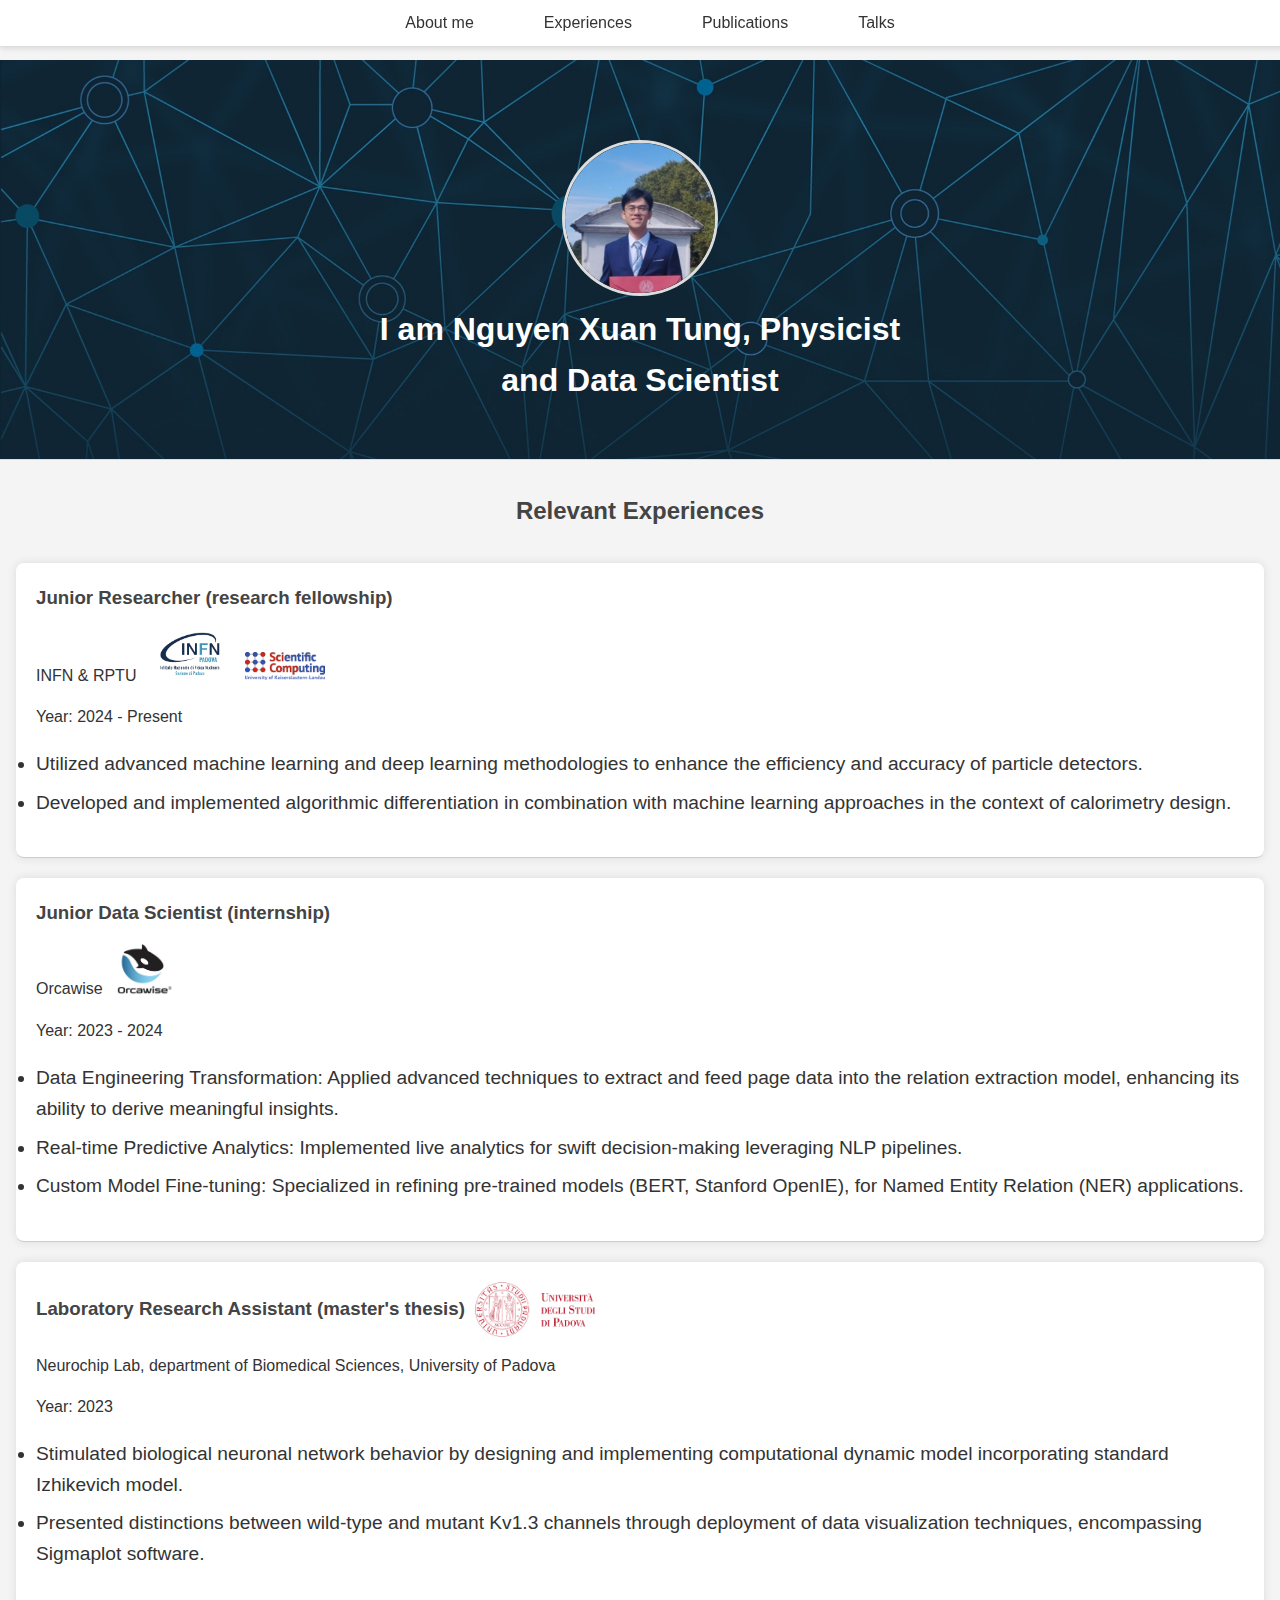
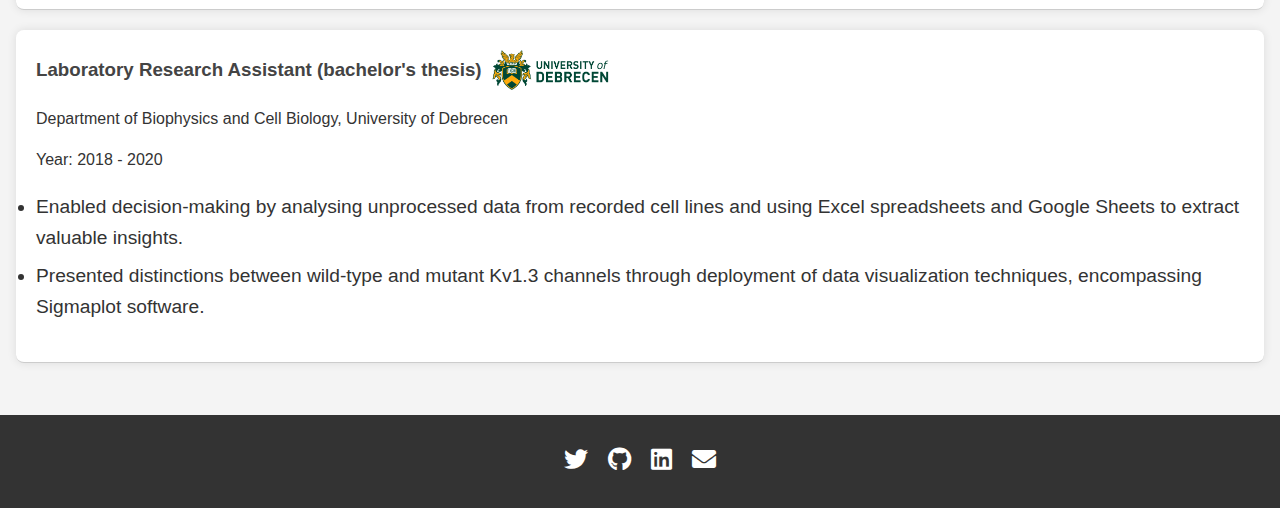
==== experiences.html @ 081426d7 "Update" ====
<!DOCTYPE HTML>
<html>
<head>
    <title>Nguyen Xuan Tung - Education</title>
    <meta charset="utf-8" />
    <meta name="viewport" content="width=device-width, initial-scale=1, user-scalable=no" />
    <link rel="stylesheet" href="assets/css/main.css" />
    <link rel="stylesheet" type="text/css" href="assets/css/styles.css" />
    <link rel="shortcut icon" type="image/x-icon" href="images/favicon/favicon.ico?" />
    <meta name="google-site-verification" content="pSEhyk-pzzrIVkWPV1Ul96aa9kQzAQchUKlB59M6P-0" />
    <!-- FontAwesome CDN -->
    <link rel="stylesheet" href="https://cdnjs.cloudflare.com/ajax/libs/font-awesome/5.15.4/css/all.min.css" />
    <style>
        .experience-item {
            margin-bottom: 20px; /* Adjust spacing between experience items */
            border-bottom: 1px solid #ccc; /* Add a border bottom for separation */
            padding-bottom: 20px; /* Optional: Add padding between items */
        }
        .experience-item h3 {
            display: flex;
            align-items: center;
        }
        .experience-item h3 img {
            max-width: 120px; /* Adjust the size of the image */
            margin-left: 10px;
        }
        .experience-item .details {
            font-size: 1em;
            color: #333;
        }
        .experience-item .bullet-points {
            font-size: 1.2em; /* Adjust size of bullet points */
        }
        /* Custom style for Orcawise image */
        .experience-item .orcawise-logo {
            max-width: 55px; /* Adjust the size of the Orcawise image */
            margin-left: 10px; /* Adjust spacing between images */
        }
        .experience-item .INFN {
            max-width: 80px; /* Adjust the size of the INFN image */
            margin-left: 10px; /* Adjust spacing between images */
        }
        .experience-item .RPTU {
            max-width: 80px; /* Adjust the size of the RPTU image */
            margin-left: 10px; /* Adjust spacing between images */
        }
    </style>
</head>
<body class="is-preload">

<!-- Navigation -->
<nav>
    <div class="nav navbar-nav navbar-nav-first">
        <ul>
            <li><a href="index.html">About me</a></li>
            <li><a href="experiences.html">Experiences</a></li>
            <li><a href="publications.html">Publications</a></li>
            <li><a href="talks.html">Talks</a></li>
            <!-- <li><a href="cv.html">CV</a></li> -->
        </ul>
    </div>
</nav>

<!-- Header -->
<header id="header">
    <div class="inner">
        <a href="#" class="image avatar"><img src="images/avatar.jpeg" alt="" class="avatar-image"/></a>
        <h1 class="white-text"><strong>I am Nguyen Xuan Tung</strong>, Physicist<br />
        and Data Scientist<br />
    </div>
</header>

<!-- Main -->
<div id="main">
    <!-- One -->
    <section id="one">
        <header class="major">
            <h2>Relevant Experiences</h2>
        </header>
        
        <!-- Experience Content -->
        <div class="experience-item">
            <h3>
                Junior Researcher (research fellowship)
            </h3>
            <p class="details">INFN & RPTU
                <img src="images/infn.png" alt="INFN" class="INFN" />
                <img src="images/scicomp_rptu_old_color_layer_1_141.png" alt="RPTU" class="RPTU" />
            </p>
            <p class="details">Year: 2024 - Present</p>
            <ul class="bullet-points">
                <li>Utilized advanced machine learning and deep learning methodologies to enhance the efficiency and accuracy of particle detectors.</li>
                <li>Developed and implemented algorithmic differentiation in combination with machine learning approaches in the context of calorimetry design.</li>
            </ul>
        </div>

        <div class="experience-item">
            <h3>
                Junior Data Scientist (internship)
            </h3>
            <p class="details">Orcawise
                <img src="images/orcawise-logo.png" alt="Orcawise" class="orcawise-logo" />
            </p>
            <p class="details">Year: 2023 - 2024</p>
            <ul class="bullet-points">
                <li>Data Engineering Transformation: Applied advanced techniques to extract and feed page data into the relation extraction model, enhancing its ability to derive meaningful insights.</li>
                <li>Real-time Predictive Analytics: Implemented live analytics for swift decision-making leveraging NLP pipelines.</li>
                <li>Custom Model Fine-tuning: Specialized in refining pre-trained models (BERT, Stanford OpenIE), for Named Entity Relation (NER) applications.</li>
            </ul>
        </div>

        <div class="experience-item">
            <h3>
                Laboratory Research Assistant (master's thesis)
                <img src="images/unipd-universita-di-padova.png" alt="University of Padova" />
            </h3>
            <p class="details">Neurochip Lab, department of Biomedical Sciences, University of Padova</p>
            <p class="details">Year: 2023</p>
            <ul class="bullet-points">
                <li>Stimulated biological neuronal network behavior by designing and implementing computational dynamic model incorporating standard Izhikevich model.</li>
                <li>Presented distinctions between wild-type and mutant Kv1.3 channels through deployment of data visualization techniques, encompassing Sigmaplot software.</li>
            </ul>
        </div>

        <div class="experience-item">
            <h3>
                Laboratory Research Assistant (bachelor's thesis)
                <img src="images/ud-logo-en.png" alt="University of Debrecen" />
            </h3>
            <p class="details">Department of Biophysics and Cell Biology, University of Debrecen</p>
            <p class="details">Year: 2018 - 2020</p>
            <ul class="bullet-points">
                <li>Enabled decision-making by analysing unprocessed data from recorded cell lines and using Excel spreadsheets and Google Sheets to extract valuable insights.</li>
                <li>Presented distinctions between wild-type and mutant Kv1.3 channels through deployment of data visualization techniques, encompassing Sigmaplot software.</li>
            </ul>
        </div>
    </section>
</div>

<!-- Footer -->
<footer id="footer">
    <div class="inner">
        <ul class="icons">
            <li><a href="https://x.com/XunTngNguyn13" class="icon brands fab fa-twitter"><span class="label"></span></a></li>
            <li><a href="https://github.com/Tungcg1906" class="icon brands fab fa-github"><span class="label"></span></a></li>
            <li><a href="https://www.linkedin.com/in/tungnguyen1998/" class="icon brands fab fa-linkedin"><span class="label"></span></a></li>
            <li><a href="mailto:tungcg1906@gmail.com" class="icon solid fas fa-envelope"><span class="label"></span></a></li>
        </ul>
    </div>
</footer>


</body>
</html>
---- assets/css/main.css ----
/* main.css */

html, body {
    height: 100%;
    margin: 0;
    padding: 0;
}

body {
    font-family: Arial, sans-serif;
    line-height: 1.6;
    color: #333;
    background-color: #f4f4f4;
    display: flex;
    flex-direction: column;
}

a {
    color: #007bff;
    text-decoration: none;
}

a:hover {
    text-decoration: underline;
}

h1, h2, h3 {
    color: #444;
    margin-top: 0;
}

ul {
    padding: 0;
    list-style: none;
}

img {
    max-width: 100%;
    height: auto;
}

/* Header */
#header {
    background-image: url('bg.jpg'); 
    background-size: cover;
    background-position: center;
    padding: 2em 0;
    text-align: center;
    border-bottom: 1px solid #ddd;
}

#header .inner {
    max-width: 800px;
    margin: 0 auto;
    color: #e0e0e0; /* Change the text color to white for better contrast with the background image */
}

#header .avatar-image {
    width: 150px;
    height: 150px;
    border-radius: 50%;
    border: 3px solid #ddd;
}

/* Main content */
#wrapper {
    flex: 1;
}

#main {
    padding: 2em 1em;
}

#main .major {
    text-align: center;
    margin-bottom: 2em;
}

/* Navigation bar */

/* Responsive adjustments */
@media screen and (max-width: 768px) {
    .nav ul {
        display: flex;
        flex-direction: column;
        align-items: center;
    }

    .nav ul li {
        float: none;
        margin-bottom: 10px; /* Adjust spacing between menu items */
    }
}

/* Affiliations section */
.affiliations-section {
    background: #fff;
    padding: 2em;
    border-radius: 8px;
    box-shadow: 0 0 10px rgba(0,0,0,0.1);
    margin-top: 2em;
}

.affiliations-section h3 {
    text-align: center;
    margin-bottom: 1em;
}

.affiliations-grid {
    display: flex;
    flex-wrap: wrap;
    justify-content: center;
    gap: 20px;
}

.experience-item {
    background: #fff;
    padding: 20px;
    border-radius: 8px;
    box-shadow: 0 0 10px rgba(0,0,0,0.1);
    margin-bottom: 20px;
}

.experience-item h3 {
    display: flex;
    align-items: center;
    margin-bottom: 10px;
}

.experience-item h3 img {
    max-width: 80px;
    margin-left: 10px;
}

.experience-item .details {
    font-size: 1.1em;
    color: #555;
    margin-bottom: 10px;
}

.experience-item .bullet-points {
    font-size: 1.1em;
    line-height: 1.6;
}

.experience-item .bullet-points li {
    margin-bottom: 8px;
}

.experience-item ul {
    list-style: disc; /* This will show standard disc bullet points */
  }

/* Footer */
#footer {
    background: #333;
    color: #fff;
    padding: 1em 0;
    text-align: center;
}

#footer .inner {
    max-width: 800px;
    margin: 0 auto;
}

#footer .icons {
    display: flex;
    justify-content: center;
    list-style: none;
    padding: 0;
}

#footer .icons li {
    margin: 0 10px;
}

#footer .icons a {
    color: #fff;
    font-size: 1.5em;
}

#footer .icons a:hover {
    color: #007bff;
}

/* FontAwesome icons */
@import url('https://cdnjs.cloudflare.com/ajax/libs/font-awesome/5.15.4/css/all.min.css');
---- assets/css/styles.css ----
/* styles.css */

/* Navigation */
nav {
    background-color: transparent;
    padding: 10px;
    border-bottom: none;
    text-align: center;
}

nav ul {
    margin: 0;
    padding: 0;
    list-style: none;
    display: flex;
    justify-content: center;
}

nav ul li {
    display: inline;
    margin: 0 15px;
}

nav ul li a {
    color: #333;
    text-decoration: none;
    padding: 10px 20px;
}

nav ul li a:hover {
    background-color: #e0e0e0;
    border-radius: 4px;
}

/* Affiliations Section */
.affiliations-section {
    margin-top: 20px;
}

.affiliations-section h3 {
    margin-bottom: 10px;
}

.affiliations-section img {
    max-width: 100%;
    height: auto;
    margin: 10px;
    vertical-align: middle;
}

.affiliations-section .affiliation-item {
    display: flex;
    justify-content: center;
    align-items: center;
    margin-bottom: 10px;
}

.affiliations-grid {
    display: grid;
    grid-template-columns: repeat(auto-fit, minmax(200px, 1fr));
    gap: 10px;
}

/* Custom Hover Effects */
.nav.navbar-nav.navbar-nav-first li a:hover {
    text-decoration: underline;
}
html, body {
    height: 100%;
    margin: 0;
    display: flex;
    flex-direction: column;
}

body {
    font-family: Arial, sans-serif;
    line-height: 1.6;
    color: #333;
    background-color: #f4f4f4;
}

.content {
    flex: 1;
    display: flex;
    flex-direction: column;
}

#main {
    flex: 1;
}

#footer {
    background: #333;
    color: #fff;
    padding: 1em 0;
    text-align: center;
}
/* Navigation */
nav {
    background-color: #fff; /* Ensure the background color is solid for readability */
    padding: 10px;
    border-bottom: 1px solid #ddd; /* Add a border for separation */
    text-align: center;
    width: 100%; /* Ensure it spans the full width */
    position: fixed; /* Fix the navigation bar at the top */
    top: 0;
    left: 0;
    z-index: 1000; /* Ensure it stays on top of other elements */
    box-shadow: 0 2px 5px rgba(0,0,0,0.1); /* Add a subtle shadow for depth */
}

body {
    margin-top: 60px; /* Add margin to the top of the body to prevent content from being hidden behind the nav */
}

nav ul {
    margin: 0;
    padding: 0;
    list-style: none;
    display: flex;
    justify-content: center;
}

nav ul li {
    display: inline;
    margin: 0 15px;
}

nav ul li a {
    color: #333;
    text-decoration: none;
    padding: 10px 20px;
}

nav ul li a:hover {
    background-color: #e0e0e0;
    border-radius: 4px;
}

/* Adjust the header padding to account for fixed navigation */
#header {
    padding-top: 80px; /* Adjust as necessary for your design */
}
.white-text {
    color: #fff; /* White color */
}
html {
    overflow-y: scroll;
}
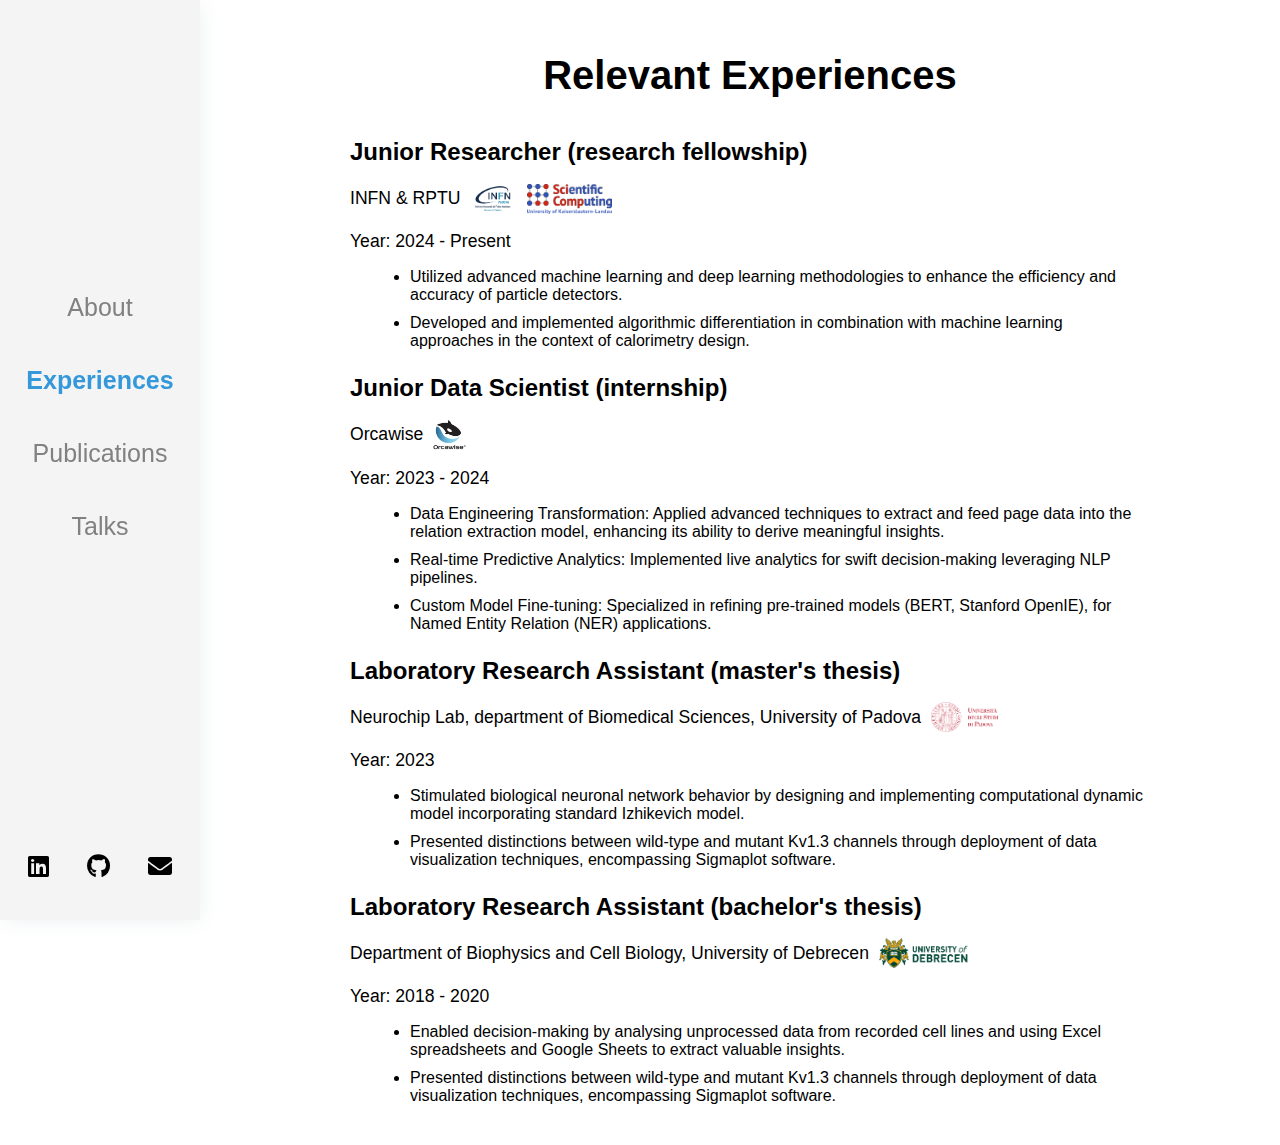
==== commit b2218135: "Update the template" ====
--- a/experiences.html
+++ b/experiences.html
@@ -1,154 +1,135 @@
 <!DOCTYPE HTML>
 <html>
 <head>
-    <title>Nguyen Xuan Tung - Education</title>
     <meta charset="utf-8" />
     <meta name="viewport" content="width=device-width, initial-scale=1, user-scalable=no" />
-    <link rel="stylesheet" href="assets/css/main.css" />
-    <link rel="stylesheet" type="text/css" href="assets/css/styles.css" />
-    <link rel="shortcut icon" type="image/x-icon" href="images/favicon/favicon.ico?" />
+    <link rel="stylesheet" href="stylesheet.css">
+    <link rel="shortcut icon" type="image/x-icon" href="images/favicon/favicon.ico" />
+    <link rel="icon" type="image/png" sizes="32x32" href="images/favicon/favicon-32x32.png" />
+    <link rel="icon" type="image/png" sizes="16x16" href="images/favicon/favicon-16x16.png" />
+    <link rel="apple-touch-icon" sizes="180x180" href="images/favicon/apple-touch-icon.png" />
+    <link rel="manifest" href="images/favicon/site.webmanifest" />
+    <link rel="mask-icon" href="images/favicon/safari-pinned-tab.svg" color="#5bbad5">
+    <meta name="msapplication-TileColor" content="#da532c">
+    <meta name="msapplication-config" content="images/favicon/browserconfig.xml">
+    <meta name="theme-color" content="#ffffff">
     <meta name="google-site-verification" content="pSEhyk-pzzrIVkWPV1Ul96aa9kQzAQchUKlB59M6P-0" />
     <!-- FontAwesome CDN -->
     <link rel="stylesheet" href="https://cdnjs.cloudflare.com/ajax/libs/font-awesome/5.15.4/css/all.min.css" />
-    <style>
-        .experience-item {
-            margin-bottom: 20px; /* Adjust spacing between experience items */
-            border-bottom: 1px solid #ccc; /* Add a border bottom for separation */
-            padding-bottom: 20px; /* Optional: Add padding between items */
+    <meta name="viewport" content="width=device-width, initial-scale=1">
+</head>
+
+<body class="experiences-page">
+
+    <div class="sidenav">
+        <div class="navblock">
+            <div class="navblock_text">
+                <a id="about-link" class="nav-link" href="./index.html">About</a>
+                <a id="experiences-link" class="nav-link" href="./experiences.html">Experiences</a>
+                <a id="research-link" class="nav-link" href="./publications.html">Publications</a>
+                <a id="portfolio-link" class="nav-link" href="./talks.html">Talks</a>
+            </div>
+        </div>
+        <div class="social_links">
+            <a class="about_links" target="blank" href="https://www.linkedin.com/in/tungnguyen1998/">
+                <i class="fab fa-linkedin"></i>
+            </a>
+            <a class="about_links" target="blank" href="https://github.com/Tungcg1906">
+                <i class="fab fa-github"></i>
+            </a>
+            <a class="about_links" target="blank" href="mailto:tungcg1906@gmail.com">
+                <i class="icon solid fas fa-envelope"></i>
+            </a>
+        </div>
+    </div>
+    
+    <div id="main" class="experiences-content">
+        <!-- One -->
+        <section id="one">
+            <header class="major">
+                <h2>Relevant Experiences</h2>
+            </header>
+            
+            <!-- Experience Content -->
+            <div class="experience-item">
+                <h3>Junior Researcher (research fellowship)</h3>
+                <p class="details">INFN & RPTU
+                    <img src="images/infn.png" alt="INFN" class="INFN" />
+                    <img src="images/scicomp_rptu_old_color_layer_1_141.png" alt="RPTU" class="RPTU" />
+                </p>
+                <p class="details">Year: 2024 - Present</p>
+                <ul class="bullet-points">
+                    <li>Utilized advanced machine learning and deep learning methodologies to enhance the efficiency and accuracy of particle detectors.</li>
+                    <li>Developed and implemented algorithmic differentiation in combination with machine learning approaches in the context of calorimetry design.</li>
+                </ul>
+            </div>
+
+            <div class="experience-item">
+                <h3>Junior Data Scientist (internship)</h3>
+                <p class="details">Orcawise
+                    <img src="images/orcawise-logo.png" alt="Orcawise" class="orcawise-logo" />
+                </p>
+                <p class="details">Year: 2023 - 2024</p>
+                <ul class="bullet-points">
+                    <li>Data Engineering Transformation: Applied advanced techniques to extract and feed page data into the relation extraction model, enhancing its ability to derive meaningful insights.</li>
+                    <li>Real-time Predictive Analytics: Implemented live analytics for swift decision-making leveraging NLP pipelines.</li>
+                    <li>Custom Model Fine-tuning: Specialized in refining pre-trained models (BERT, Stanford OpenIE), for Named Entity Relation (NER) applications.</li>
+                </ul>
+            </div>
+
+            <div class="experience-item">
+                <h3>Laboratory Research Assistant (master's thesis)</h3>
+                <p class="details">Neurochip Lab, department of Biomedical Sciences, University of Padova
+                    <img src="images/unipd-universita-di-padova.png" alt="University of Padova" />
+                </p>
+                <p class="details">Year: 2023</p>
+                <ul class="bullet-points">
+                    <li>Stimulated biological neuronal network behavior by designing and implementing computational dynamic model incorporating standard Izhikevich model.</li>
+                    <li>Presented distinctions between wild-type and mutant Kv1.3 channels through deployment of data visualization techniques, encompassing Sigmaplot software.</li>
+                </ul>
+            </div>
+
+            <div class="experience-item">
+                <h3>Laboratory Research Assistant (bachelor's thesis)</h3>
+                <p class="details">Department of Biophysics and Cell Biology, University of Debrecen
+                    <img src="images/ud-logo-en.png" alt="University of Debrecen" />
+                </p>
+                <p class="details">Year: 2018 - 2020</p>
+                <ul class="bullet-points">
+                    <li>Enabled decision-making by analysing unprocessed data from recorded cell lines and using Excel spreadsheets and Google Sheets to extract valuable insights.</li>
+                    <li>Presented distinctions between wild-type and mutant Kv1.3 channels through deployment of data visualization techniques, encompassing Sigmaplot software.</li>
+                </ul>
+            </div>
+        </section>
+    </div>
+    
+    <script>
+        // Function to highlight the current active link
+        function setActiveLink() {
+            const links = document.querySelectorAll('.navblock_text a');
+            links.forEach(link => {
+                link.classList.remove('active');
+            });
+
+            // Get the current URL
+            const currentPath = window.location.pathname;
+
+            // Set the active class based on the current URL
+            if (currentPath.includes('index.html')) {
+                document.getElementById('about-link').classList.add('active');
+            } else if (currentPath.includes('experiences.html')) {
+                document.getElementById('experiences-link').classList.add('active');
+            } else if (currentPath.includes('research.html')) {
+                document.getElementById('research-link').classList.add('active');
+            } else if (currentPath.includes('portfolio.html')) {
+                document.getElementById('portfolio-link').classList.add('active');
+            } else if (currentPath.includes('blog.html')) {
+                document.getElementById('blog-link').classList.add('active');
+            }
         }
-        .experience-item h3 {
-            display: flex;
-            align-items: center;
-        }
-        .experience-item h3 img {
-            max-width: 120px; /* Adjust the size of the image */
-            margin-left: 10px;
-        }
-        .experience-item .details {
-            font-size: 1em;
-            color: #333;
-        }
-        .experience-item .bullet-points {
-            font-size: 1.2em; /* Adjust size of bullet points */
-        }
-        /* Custom style for Orcawise image */
-        .experience-item .orcawise-logo {
-            max-width: 55px; /* Adjust the size of the Orcawise image */
-            margin-left: 10px; /* Adjust spacing between images */
-        }
-        .experience-item .INFN {
-            max-width: 80px; /* Adjust the size of the INFN image */
-            margin-left: 10px; /* Adjust spacing between images */
-        }
-        .experience-item .RPTU {
-            max-width: 80px; /* Adjust the size of the RPTU image */
-            margin-left: 10px; /* Adjust spacing between images */
-        }
-    </style>
-</head>
-<body class="is-preload">
 
-<!-- Navigation -->
-<nav>
-    <div class="nav navbar-nav navbar-nav-first">
-        <ul>
-            <li><a href="index.html">About me</a></li>
-            <li><a href="experiences.html">Experiences</a></li>
-            <li><a href="publications.html">Publications</a></li>
-            <li><a href="talks.html">Talks</a></li>
-            <!-- <li><a href="cv.html">CV</a></li> -->
-        </ul>
-    </div>
-</nav>
-
-<!-- Header -->
-<header id="header">
-    <div class="inner">
-        <a href="#" class="image avatar"><img src="images/avatar.jpeg" alt="" class="avatar-image"/></a>
-        <h1 class="white-text"><strong>I am Nguyen Xuan Tung</strong>, Physicist<br />
-        and Data Scientist<br />
-    </div>
-</header>
-
-<!-- Main -->
-<div id="main">
-    <!-- One -->
-    <section id="one">
-        <header class="major">
-            <h2>Relevant Experiences</h2>
-        </header>
-        
-        <!-- Experience Content -->
-        <div class="experience-item">
-            <h3>
-                Junior Researcher (research fellowship)
-            </h3>
-            <p class="details">INFN & RPTU
-                <img src="images/infn.png" alt="INFN" class="INFN" />
-                <img src="images/scicomp_rptu_old_color_layer_1_141.png" alt="RPTU" class="RPTU" />
-            </p>
-            <p class="details">Year: 2024 - Present</p>
-            <ul class="bullet-points">
-                <li>Utilized advanced machine learning and deep learning methodologies to enhance the efficiency and accuracy of particle detectors.</li>
-                <li>Developed and implemented algorithmic differentiation in combination with machine learning approaches in the context of calorimetry design.</li>
-            </ul>
-        </div>
-
-        <div class="experience-item">
-            <h3>
-                Junior Data Scientist (internship)
-            </h3>
-            <p class="details">Orcawise
-                <img src="images/orcawise-logo.png" alt="Orcawise" class="orcawise-logo" />
-            </p>
-            <p class="details">Year: 2023 - 2024</p>
-            <ul class="bullet-points">
-                <li>Data Engineering Transformation: Applied advanced techniques to extract and feed page data into the relation extraction model, enhancing its ability to derive meaningful insights.</li>
-                <li>Real-time Predictive Analytics: Implemented live analytics for swift decision-making leveraging NLP pipelines.</li>
-                <li>Custom Model Fine-tuning: Specialized in refining pre-trained models (BERT, Stanford OpenIE), for Named Entity Relation (NER) applications.</li>
-            </ul>
-        </div>
-
-        <div class="experience-item">
-            <h3>
-                Laboratory Research Assistant (master's thesis)
-                <img src="images/unipd-universita-di-padova.png" alt="University of Padova" />
-            </h3>
-            <p class="details">Neurochip Lab, department of Biomedical Sciences, University of Padova</p>
-            <p class="details">Year: 2023</p>
-            <ul class="bullet-points">
-                <li>Stimulated biological neuronal network behavior by designing and implementing computational dynamic model incorporating standard Izhikevich model.</li>
-                <li>Presented distinctions between wild-type and mutant Kv1.3 channels through deployment of data visualization techniques, encompassing Sigmaplot software.</li>
-            </ul>
-        </div>
-
-        <div class="experience-item">
-            <h3>
-                Laboratory Research Assistant (bachelor's thesis)
-                <img src="images/ud-logo-en.png" alt="University of Debrecen" />
-            </h3>
-            <p class="details">Department of Biophysics and Cell Biology, University of Debrecen</p>
-            <p class="details">Year: 2018 - 2020</p>
-            <ul class="bullet-points">
-                <li>Enabled decision-making by analysing unprocessed data from recorded cell lines and using Excel spreadsheets and Google Sheets to extract valuable insights.</li>
-                <li>Presented distinctions between wild-type and mutant Kv1.3 channels through deployment of data visualization techniques, encompassing Sigmaplot software.</li>
-            </ul>
-        </div>
-    </section>
-</div>
-
-<!-- Footer -->
-<footer id="footer">
-    <div class="inner">
-        <ul class="icons">
-            <li><a href="https://x.com/XunTngNguyn13" class="icon brands fab fa-twitter"><span class="label"></span></a></li>
-            <li><a href="https://github.com/Tungcg1906" class="icon brands fab fa-github"><span class="label"></span></a></li>
-            <li><a href="https://www.linkedin.com/in/tungnguyen1998/" class="icon brands fab fa-linkedin"><span class="label"></span></a></li>
-            <li><a href="mailto:tungcg1906@gmail.com" class="icon solid fas fa-envelope"><span class="label"></span></a></li>
-        </ul>
-    </div>
-</footer>
-
-
+        // Call the function to set the active link on page load
+        window.onload = setActiveLink;
+    </script>
 </body>
 </html>
--- a/stylesheet.css
+++ b/stylesheet.css
@@ -0,0 +1,408 @@
+body {
+  font-family: "Lato", sans-serif;
+}
+
+/* Style page content */
+/* Background styling for only index.html */
+body.index-background {
+  /*background-image: url('./images/collision.gif'); */
+  background-size: cover; /* Ensures the background image covers the entire body */
+  background-repeat: no-repeat; /* Prevents the background image from repeating */
+  background-attachment: fixed; /* Keeps the background image fixed in the viewport */
+  height: 100vh; /* Make sure background covers full height of viewport */
+}
+
+.main {
+  margin-left: 20%; /* Same as your original styling */
+  font-size: 22px; /* Increased text size for scrolling */
+  line-height: 35px;
+  padding: 10%;
+  z-index: 1; /* Ensure content appears above background */
+  position: relative; /* Ensure content stays on top of background */
+}
+
+.sidenav {
+  height: 100%;
+  width: 20%;
+  position: fixed;
+  z-index: 1;
+  top: 0;
+  left: 0;
+  box-shadow: 2px 2px 20px #F0F3F4;
+  overflow-x: hidden;
+  display: flex;
+  flex-direction: column;
+  justify-content: space-between;
+}
+
+.navblock {
+  margin:auto;
+  width: 100%;
+}
+
+.navblock_text {
+  margin: auto;
+  width: 100%;
+  padding-top: 15%;
+  padding-bottom: 15%;
+}
+
+.navblock_text a {
+  padding: 26px 16px 26px 16px;
+  text-decoration: none;
+  text-align: center;
+  font-size: 25px;
+  color: #818181;
+  display: block;
+}
+
+.navblock_text a:hover {
+  color: #CFD8DC;
+}
+
+.footer {
+  position: relative;
+  left: 0;
+  bottom: 0;
+  width: 100%;
+  color: #818181;
+  text-align: center;
+}
+
+
+a {
+  color: #3498DB;
+  text-decoration: none;
+}
+
+.about_photo{
+  display: block;
+  margin-top: 5%;
+  width: 300px;
+  height:300px;
+  object-fit:cover;
+  border-radius:50%;
+  margin-left: auto;
+  margin-right: auto;
+}
+
+.about_logo{
+  display: block;
+  width: 40%;
+  margin-left: auto;
+  margin-right: auto;
+}
+
+.about_text {
+  text-align: center;
+}
+
+.about_links {
+  text-align: center;
+  padding: 5% 5% 5% 5%;
+}
+
+
+@media screen and (max-width: 700px) {
+  .sidenav {
+    width: 100%;
+    height: auto;
+    position: relative;
+    box-shadow: 0px 10px 40px #F0F3F4;
+  }
+  .sidenav a {
+    text-align: center;
+    float: none;
+  }
+  .navblock_text a {
+    padding: 16px;
+  }
+  .footer {
+    display: none;
+  }
+  .main {
+    margin-left: 0;
+    padding: 20% 4% 20% 4%;
+  }
+
+  .portfolio_image {
+    display: block;
+    max-width: 80%;
+  }
+}
+
+@media screen and (max-width: 1100px) {
+  .blog-container > div {
+    width: 100%;
+    min-height: 30vh;
+    margin: 10% 0% 10% 0%;
+  }
+  .portfolio-container > div {
+    width: 100%;
+  }
+
+}
+
+.about_links {
+  text-decoration: none;
+  color: black; /* Make the icons black */
+  font-size: 1.5em; /* Adjust the size as needed */
+  margin: 0 10px;
+}
+/* ################For index.html############### */
+.about_links i {
+  display: inline-block;
+  margin-right: 0; /* Remove any additional margin */
+}
+
+.about_links:hover {
+  color: #3498DB; /* Change color on hover if desired */
+}
+
+/* #################For experiences.html############## */
+body.experiences-page {
+  display: flex;
+  justify-content: center;
+  align-items: center;
+  flex-direction: column;
+  min-height: 100vh; /* Full height of the viewport */
+  margin: 0;
+}
+
+body.experiences-page .sidenav {
+  position: fixed;
+  left: 0;
+}
+
+body.experiences-page .experiences-content {
+  display: flex;
+  justify-content: center;
+  align-items: center;
+  flex-direction: column;
+  padding: 20px;
+}
+
+body.experiences-page .experience-item {
+  width: 100%;
+  max-width: 800px; /* Set a max-width to prevent it from getting too wide */
+  margin: 20px 0; /* Space between experience items */
+}
+
+/* #################For talks.html############## */
+body.talks-page {
+  display: flex;
+  justify-content: center;
+  align-items: center;
+  flex-direction: column;
+  min-height: 100vh; /* Full height of the viewport */
+  margin: 0;
+}
+
+body.talks-page .sidenav {
+  position: fixed;
+  left: 0;
+}
+
+body.talks-page .talks-content {
+  display: flex;
+  justify-content: center;
+  align-items: center;
+  flex-direction: column;
+  padding: 20px;
+}
+
+body.talks-page .talk-item {
+  width: 100%;
+  max-width: 800px; /* Set a max-width to prevent it from getting too wide */
+  margin: 20px 0; /* Space between talk items */
+}
+
+/* CSS for publications.html */
+body.publications-page {
+  display: flex;
+  justify-content: center;
+  align-items: center;
+  flex-direction: column;
+  min-height: 100vh; /* Full height of the viewport */
+  margin: 0;
+}
+
+body.publications-page .sidenav {
+  position: fixed;
+  left: 0;
+}
+
+body.publications-page .publications-content {
+  display: flex;
+  justify-content: center;
+  align-items: center;
+  flex-direction: column;
+  padding: 20px;
+}
+
+body.publications-page .publication-item {
+  width: 100%;
+  max-width: 800px; /* Set a max-width to prevent it from getting too wide */
+  margin: 20px 0; /* Space between publication items */
+}
+
+
+.sidenav {
+  width: 200px; /* Adjust width as needed */
+  position: fixed;
+  top: 0;
+  left: 0;
+  height: 100%;
+  background-color: #f4f4f4;
+  padding-top: 20px;
+  display: flex;
+  flex-direction: column;
+  justify-content: space-between;
+}
+
+.navblock_text {
+  display: flex;
+  flex-direction: column;
+  align-items: center;
+}
+
+.navblock_text a {
+  padding: 12px; /* Adjust padding for space around text */
+  margin-bottom: 20px; /* Increase margin to create space between links */
+  text-decoration: none;
+  text-align: center;
+  font-size: 25px;
+  color: #818181;
+  width: 100%;
+}
+
+.navblock_text a:hover {
+  color: #CFD8DC;
+}
+
+.navblock_text a.active {
+  color: #3498DB; /* Color for active link */
+  font-weight: bold;
+}
+
+.navblock_text a.active {
+  color: #3498DB; /* Color for active link */
+  font-weight: bold;
+}
+
+#main {
+  margin-left: 220px; /* Adjust to match sidebar width + some padding */
+  padding: 20px;
+  max-width: 800px;
+}
+
+header.major {
+  text-align: center;
+  margin-bottom: 40px;
+}
+
+header.major h2 {
+  font-size: 2.5em;
+}
+
+
+.affiliations-section {
+  text-align: center;
+  padding: 40px 0;
+}
+
+.affiliations-section h3 {
+  margin-bottom: 20px;
+  font-size: 1.8em;
+}
+
+.affiliations-grid {
+  display: flex;
+  flex-wrap: wrap;
+  justify-content: center;
+  gap: 20px;
+}
+
+.affiliation-item {
+  flex: 1 1 200px; /* Adjust the base width as needed */
+  max-width: 200px; /* Ensure items don’t get too wide */
+  text-align: center;
+}
+
+.affiliation-item img {
+  max-width: 100%;
+  height: auto;
+}
+
+.experience-item {
+  margin-bottom: 30px;
+}
+
+.experience-item h3 {
+  font-size: 1.5em;
+  margin-bottom: 10px;
+}
+
+.details {
+  display: flex;
+  align-items: center;
+  font-size: 1.1em;
+  margin-bottom: 10px;
+}
+
+.details img {
+  height: 30px; /* Adjust this to your preferred height */
+  max-width: 100px; /* Ensures images don't get too wide */
+  margin-left: 10px;
+}
+
+.bullet-points {
+  list-style-type: disc;
+  margin-left: 20px;
+}
+
+.bullet-points li {
+  margin-bottom: 10px;
+}
+
+.social_links {
+  display: flex;
+  justify-content: center;
+  padding: 10px;
+  margin-bottom: 20px;
+}
+
+.talk-item img {
+  max-width: 100px;  /* Adjust the width as needed */
+  height: auto;     /* Maintain aspect ratio */
+  display: inline-block;
+  vertical-align: middle;  /* Align images with text */
+  margin-left: 10px;  /* Space between text and image */
+}
+
+.profile-container {
+  display: flex;
+  align-items: flex-start; /* Align items to the top */
+  justify-content: space-between;
+  padding: 20px;
+}
+
+.profile-text {
+  max-width: 60%;
+}
+
+.profile-photo {
+  max-width: 35%;
+  display: flex;
+  justify-content: flex-end;
+  align-self: flex-start; /* Align the photo to the top */
+  margin-top: -20px; /* Adjust the top margin as needed */
+}
+
+.profile-photo img {
+  max-width: 100%;
+  height: auto;
+  border-radius: 50%;
+}
+
+
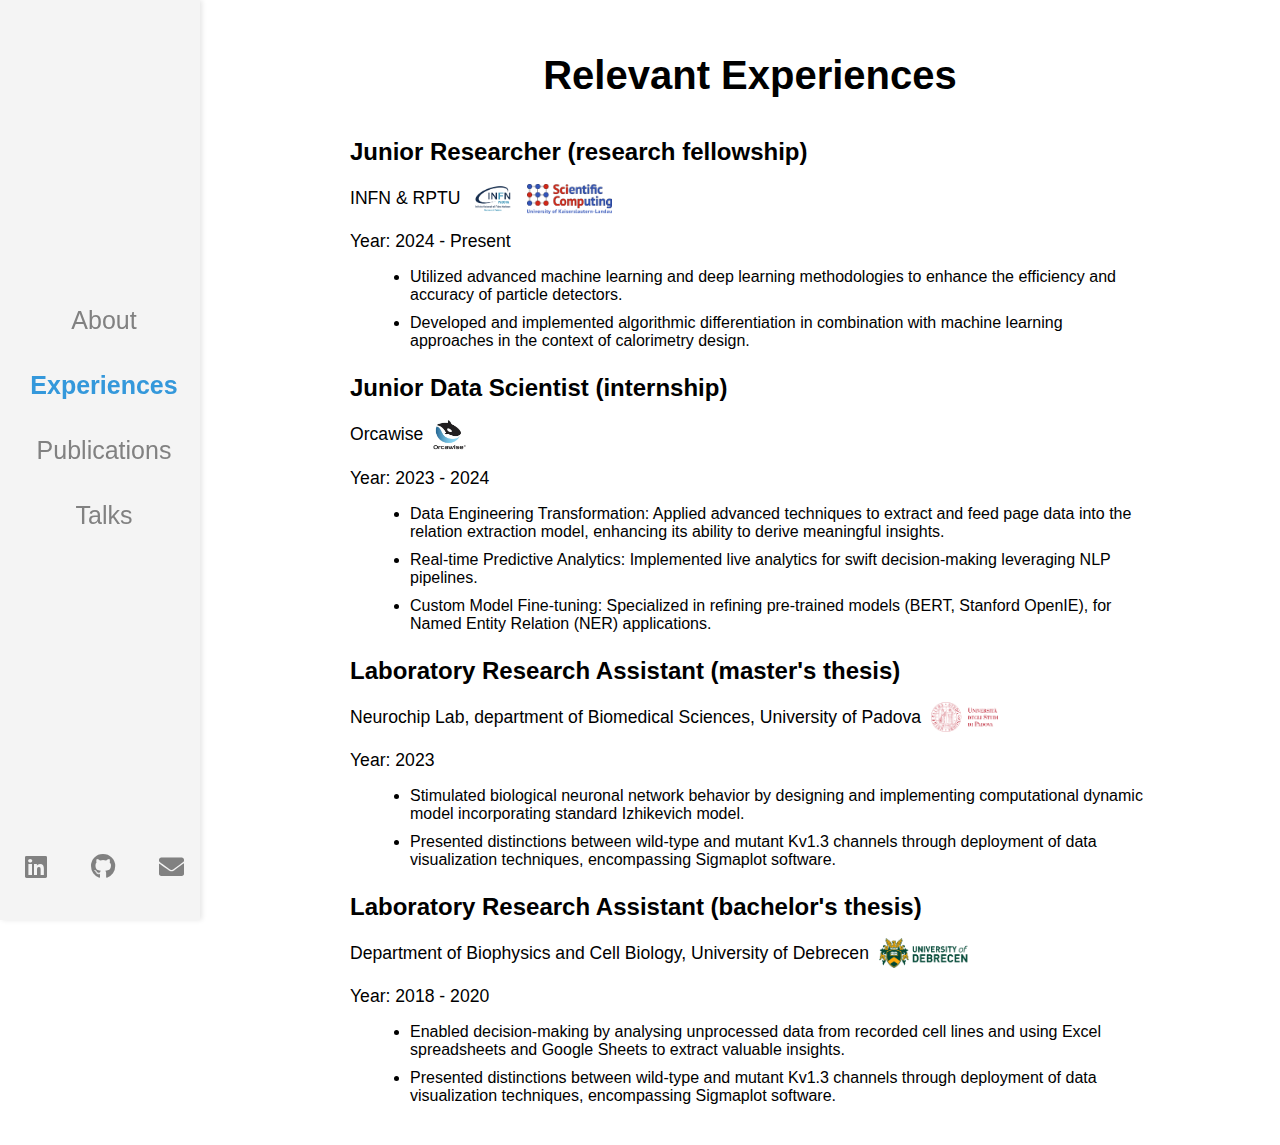
==== commit 20a19577: "Update" ====
--- a/experiences.html
+++ b/experiences.html
@@ -2,7 +2,7 @@
 <html>
 <head>
     <meta charset="utf-8" />
-    <meta name="viewport" content="width=device-width, initial-scale=1, user-scalable=no" />
+    <meta name="viewport" content="width=device-width, initial-scale=1" />
     <link rel="stylesheet" href="stylesheet.css">
     <link rel="shortcut icon" type="image/x-icon" href="images/favicon/favicon.ico" />
     <link rel="icon" type="image/png" sizes="32x32" href="images/favicon/favicon-32x32.png" />
--- a/stylesheet.css
+++ b/stylesheet.css
@@ -1,5 +1,7 @@
 body {
   font-family: "Lato", sans-serif;
+  margin: 0;
+  padding: 0;
 }
 
 /* Style page content */
@@ -22,17 +24,34 @@
 }
 
 .sidenav {
+  width: 250px;
+  position: fixed;
+  top: 0;
+  left: 0;
   height: 100%;
-  width: 20%;
-  position: fixed;
-  z-index: 1;
-  top: 0;
-  left: 0;
-  box-shadow: 2px 2px 20px #F0F3F4;
-  overflow-x: hidden;
-  display: flex;
-  flex-direction: column;
-  justify-content: space-between;
+  background-color: #111;
+  padding-top: 20px;
+  box-shadow: 2px 0 5px rgba(0,0,0,0.1);
+}
+
+.sidenav .navblock_text a {
+  padding: 8px 8px 8px 16px;
+  text-decoration: none;
+  font-size: 25px;
+  color: #818181;
+  display: block;
+}
+
+.sidenav .social_links a {
+  font-size: 25px;
+  color: #818181;
+  padding: 8px 8px 8px 16px;
+  display: block;
+}
+
+.content {
+  margin-left: 250px;
+  padding: 16px;
 }
 
 .navblock {
@@ -103,44 +122,39 @@
 }
 
 
-@media screen and (max-width: 700px) {
+/* Responsive styles for smaller screens */
+@media screen and (max-width: 768px) {
   .sidenav {
-    width: 100%;
-    height: auto;
-    position: relative;
-    box-shadow: 0px 10px 40px #F0F3F4;
-  }
-  .sidenav a {
-    text-align: center;
-    float: none;
-  }
-  .navblock_text a {
-    padding: 16px;
-  }
-  .footer {
-    display: none;
-  }
-  .main {
-    margin-left: 0;
-    padding: 20% 4% 20% 4%;
-  }
-
-  .portfolio_image {
-    display: block;
-    max-width: 80%;
-  }
-}
-
-@media screen and (max-width: 1100px) {
-  .blog-container > div {
-    width: 100%;
-    min-height: 30vh;
-    margin: 10% 0% 10% 0%;
-  }
-  .portfolio-container > div {
-    width: 100%;
-  }
-
+      width: 100%;
+      height: auto;
+      position: relative;
+  }
+
+  .sidenav .navblock_text a, .sidenav .social_links a {
+      text-align: center;
+      float: none;
+      padding: 8px 16px;
+  }
+
+  .content {
+      margin-left: 0;
+  }
+
+  .social_links {
+      display: flex;
+      justify-content: center;
+      padding: 10px 0;
+  }
+}
+
+@media screen and (max-width: 480px) {
+  .sidenav .navblock_text a, .sidenav .social_links a {
+      font-size: 20px;
+  }
+
+  .content {
+      padding: 8px;
+  }
 }
 
 .about_links {
@@ -215,35 +229,6 @@
   width: 100%;
   max-width: 800px; /* Set a max-width to prevent it from getting too wide */
   margin: 20px 0; /* Space between talk items */
-}
-
-/* CSS for publications.html */
-body.publications-page {
-  display: flex;
-  justify-content: center;
-  align-items: center;
-  flex-direction: column;
-  min-height: 100vh; /* Full height of the viewport */
-  margin: 0;
-}
-
-body.publications-page .sidenav {
-  position: fixed;
-  left: 0;
-}
-
-body.publications-page .publications-content {
-  display: flex;
-  justify-content: center;
-  align-items: center;
-  flex-direction: column;
-  padding: 20px;
-}
-
-body.publications-page .publication-item {
-  width: 100%;
-  max-width: 800px; /* Set a max-width to prevent it from getting too wide */
-  margin: 20px 0; /* Space between publication items */
 }
 
 
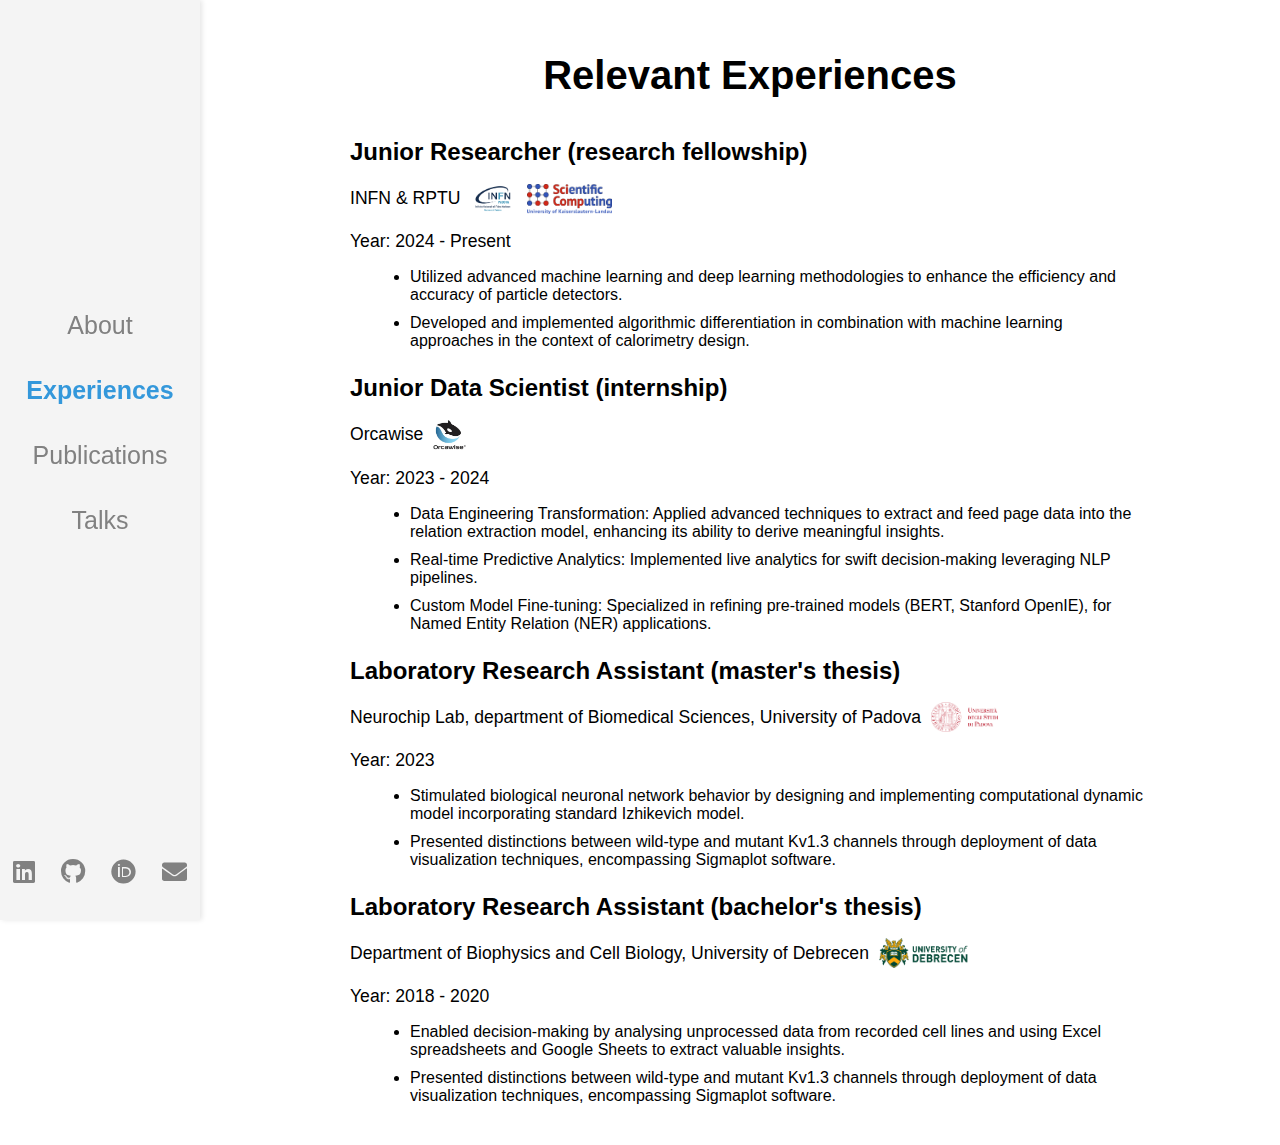
==== commit d6be72d4: "Update Orcid link" ====
--- a/experiences.html
+++ b/experiences.html
@@ -36,6 +36,9 @@
             </a>
             <a class="about_links" target="blank" href="https://github.com/Tungcg1906">
                 <i class="fab fa-github"></i>
+            </a>
+            <a class="about_links" target="blank" href="https://orcid.org/0009-0009-6527-441X">
+                <i class="fab fa-orcid"></i>
             </a>
             <a class="about_links" target="blank" href="mailto:tungcg1906@gmail.com">
                 <i class="icon solid fas fa-envelope"></i>
--- a/stylesheet.css
+++ b/stylesheet.css
@@ -35,7 +35,7 @@
 }
 
 .sidenav .navblock_text a {
-  padding: 8px 8px 8px 16px;
+  padding: 8px 8px 8px 8px;
   text-decoration: none;
   font-size: 25px;
   color: #818181;
@@ -45,7 +45,7 @@
 .sidenav .social_links a {
   font-size: 25px;
   color: #818181;
-  padding: 8px 8px 8px 16px;
+  padding: 3px 3px 3px 3px;
   display: block;
 }
 
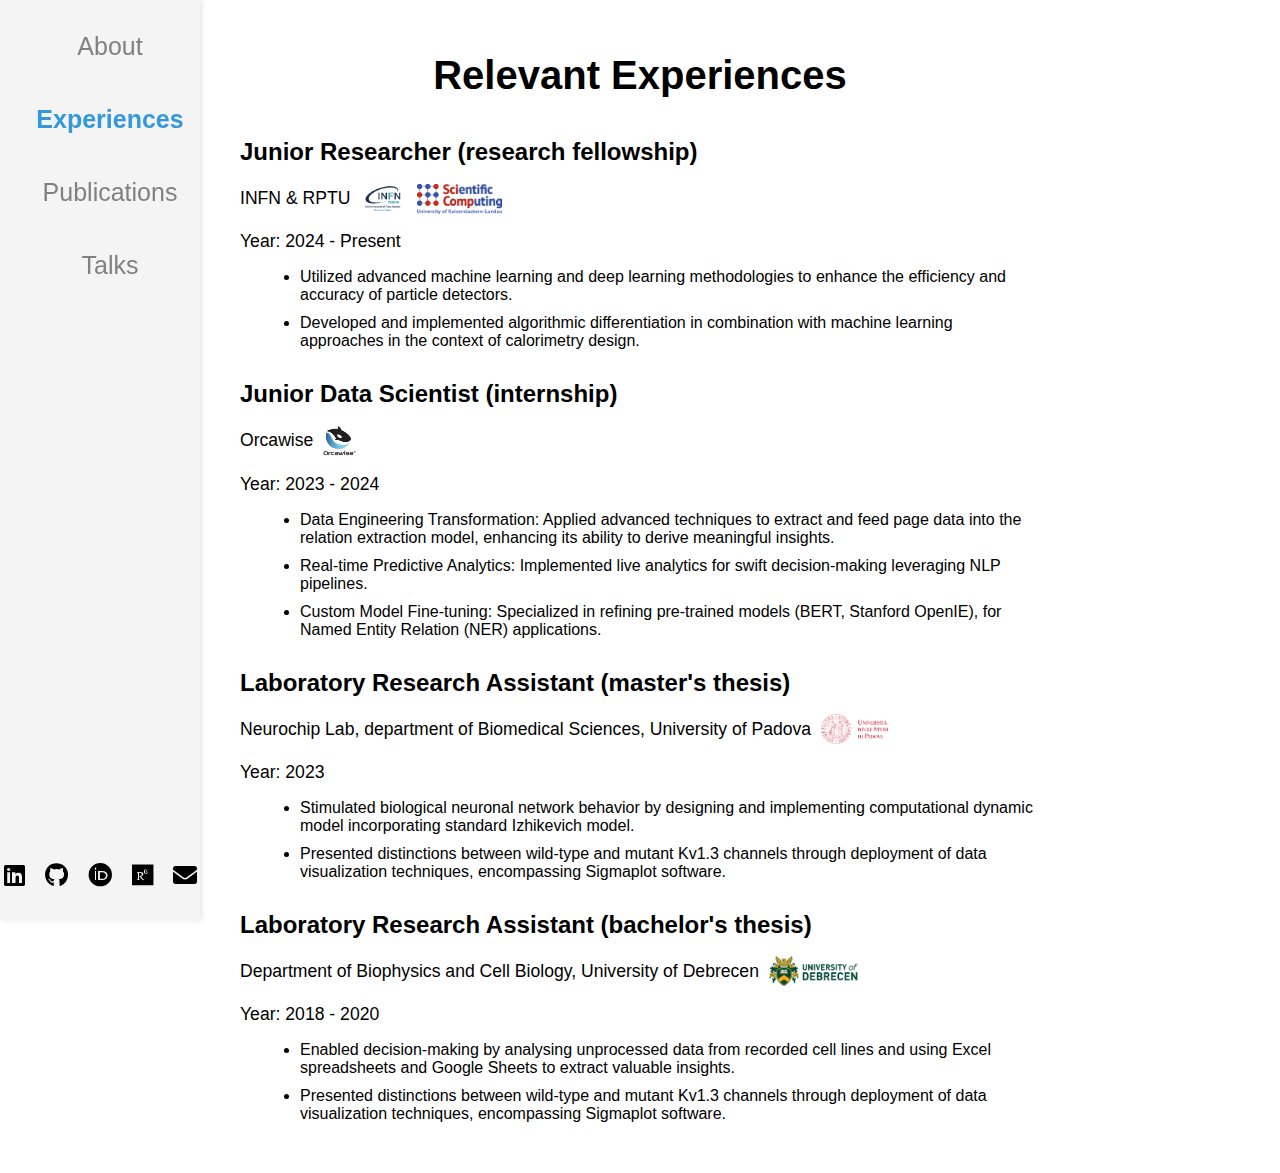
==== commit b849fbd1: "Update" ====
--- a/experiences.html
+++ b/experiences.html
@@ -19,7 +19,7 @@
     <meta name="viewport" content="width=device-width, initial-scale=1">
 </head>
 
-<body class="experiences-page">
+<body class="index-background">
 
     <div class="sidenav">
         <div class="navblock">
@@ -39,6 +39,9 @@
             </a>
             <a class="about_links" target="blank" href="https://orcid.org/0009-0009-6527-441X">
                 <i class="fab fa-orcid"></i>
+            </a>
+            <a class="about_links" target="blank" href="https://www.researchgate.net/profile/Xuan-Tung-Nguyen-4">
+                <i class="fab fa-researchgate"></i>
             </a>
             <a class="about_links" target="blank" href="mailto:tungcg1906@gmail.com">
                 <i class="icon solid fas fa-envelope"></i>
--- a/stylesheet.css
+++ b/stylesheet.css
@@ -5,27 +5,17 @@
 }
 
 /* Style page content */
-/* Background styling for only index.html */
 body.index-background {
-  /*background-image: url('./images/collision.gif'); */
-  background-size: cover; /* Ensures the background image covers the entire body */
-  background-repeat: no-repeat; /* Prevents the background image from repeating */
-  background-attachment: fixed; /* Keeps the background image fixed in the viewport */
-  height: 100vh; /* Make sure background covers full height of viewport */
-}
-
-.main {
-  margin-left: 20%; /* Same as your original styling */
-  font-size: 22px; /* Increased text size for scrolling */
-  line-height: 35px;
-  padding: 10%;
-  z-index: 1; /* Ensure content appears above background */
-  position: relative; /* Ensure content stays on top of background */
+  background-size: cover;
+  background-repeat: no-repeat;
+  background-attachment: fixed;
+  height: 100vh;
 }
 
 .sidenav {
   width: 250px;
   position: fixed;
+  z-index: 1;
   top: 0;
   left: 0;
   height: 100%;
@@ -34,93 +24,64 @@
   box-shadow: 2px 0 5px rgba(0,0,0,0.1);
 }
 
-.sidenav .navblock_text a {
-  padding: 8px 8px 8px 8px;
+.navblock_text {
+  display: flex;
+  flex-direction: column;
+  align-items: center;
+  width: 100%;
+  padding: 0 10px; /* Add padding to avoid overflow */
+}
+
+.navblock_text a {
+  padding: 10px 16px; /* Adjust padding for space around text */
+  margin-bottom: 10px; /* Increase margin to create space between links */
   text-decoration: none;
-  font-size: 25px;
+  text-align: center;
+  font-size: 20px; /* Adjusted font size */
   color: #818181;
-  display: block;
-}
-
-.sidenav .social_links a {
-  font-size: 25px;
-  color: #818181;
-  padding: 3px 3px 3px 3px;
-  display: block;
-}
-
-.content {
-  margin-left: 250px;
-  padding: 16px;
-}
-
-.navblock {
-  margin:auto;
-  width: 100%;
-}
-
-.navblock_text {
-  margin: auto;
-  width: 100%;
-  padding-top: 15%;
-  padding-bottom: 15%;
-}
-
-.navblock_text a {
-  padding: 26px 16px 26px 16px;
-  text-decoration: none;
-  text-align: center;
-  font-size: 25px;
-  color: #818181;
-  display: block;
+  width: calc(100% - 20px); /* Ensure links fit within the container */
+  box-sizing: border-box;
 }
 
 .navblock_text a:hover {
   color: #CFD8DC;
 }
 
-.footer {
-  position: relative;
-  left: 0;
-  bottom: 0;
-  width: 100%;
-  color: #818181;
-  text-align: center;
-}
-
-
-a {
+.navblock_text a.active {
   color: #3498DB;
-  text-decoration: none;
-}
-
-.about_photo{
+  font-weight: bold;
+}
+
+.main {
+  margin-left: 260px;
+  padding: 20px;
+}
+
+.social_links {
+  display: flex;
+  justify-content: center;
+  padding: 10px;
+  margin-bottom: 20px;
+}
+
+.about_photo {
   display: block;
   margin-top: 5%;
   width: 300px;
-  height:300px;
-  object-fit:cover;
-  border-radius:50%;
+  height: 300px;
+  object-fit: cover;
+  border-radius: 50%;
   margin-left: auto;
   margin-right: auto;
 }
 
-.about_logo{
-  display: block;
-  width: 40%;
-  margin-left: auto;
-  margin-right: auto;
-}
-
-.about_text {
-  text-align: center;
-}
-
-.about_links {
-  text-align: center;
-  padding: 5% 5% 5% 5%;
-}
-
+/* Responsive styles for smaller screens */
+.social_links {
+  display: flex;
+  justify-content: center;
+  padding: 10px;
+  margin-bottom: 20px;
+}
 
 /* Responsive styles for smaller screens */
 @media screen and (max-width: 768px) {
@@ -138,12 +99,19 @@
 
   .content {
       margin-left: 0;
+      padding: 16px;
+  }
+
+  .main {
+      margin-left: 0;
+      padding: 10%;
   }
 
   .social_links {
       display: flex;
       justify-content: center;
       padding: 10px 0;
+      flex-wrap: wrap; /* Allow icons to wrap to the next line */
   }
 }
 
@@ -155,7 +123,35 @@
   .content {
       padding: 8px;
   }
-}
+
+  .main {
+      padding: 5%;
+  }
+
+  .profile-container {
+      flex-direction: column;
+      align-items: center;
+  }
+
+  .profile-text, .profile-photo {
+      max-width: 100%;
+      margin: 0;
+  }
+
+  .social_links {
+      display: flex;
+      justify-content: center;
+      padding: 10px 0;
+      flex-wrap: wrap; /* Allow icons to wrap to the next line */
+  }
+
+  .social_links a {
+      margin: 5px; /* Add margin to prevent overlap */
+      flex: 1 1 50px; /* Adjust the width of each icon */
+  }
+}
+
+
 
 .about_links {
   text-decoration: none;
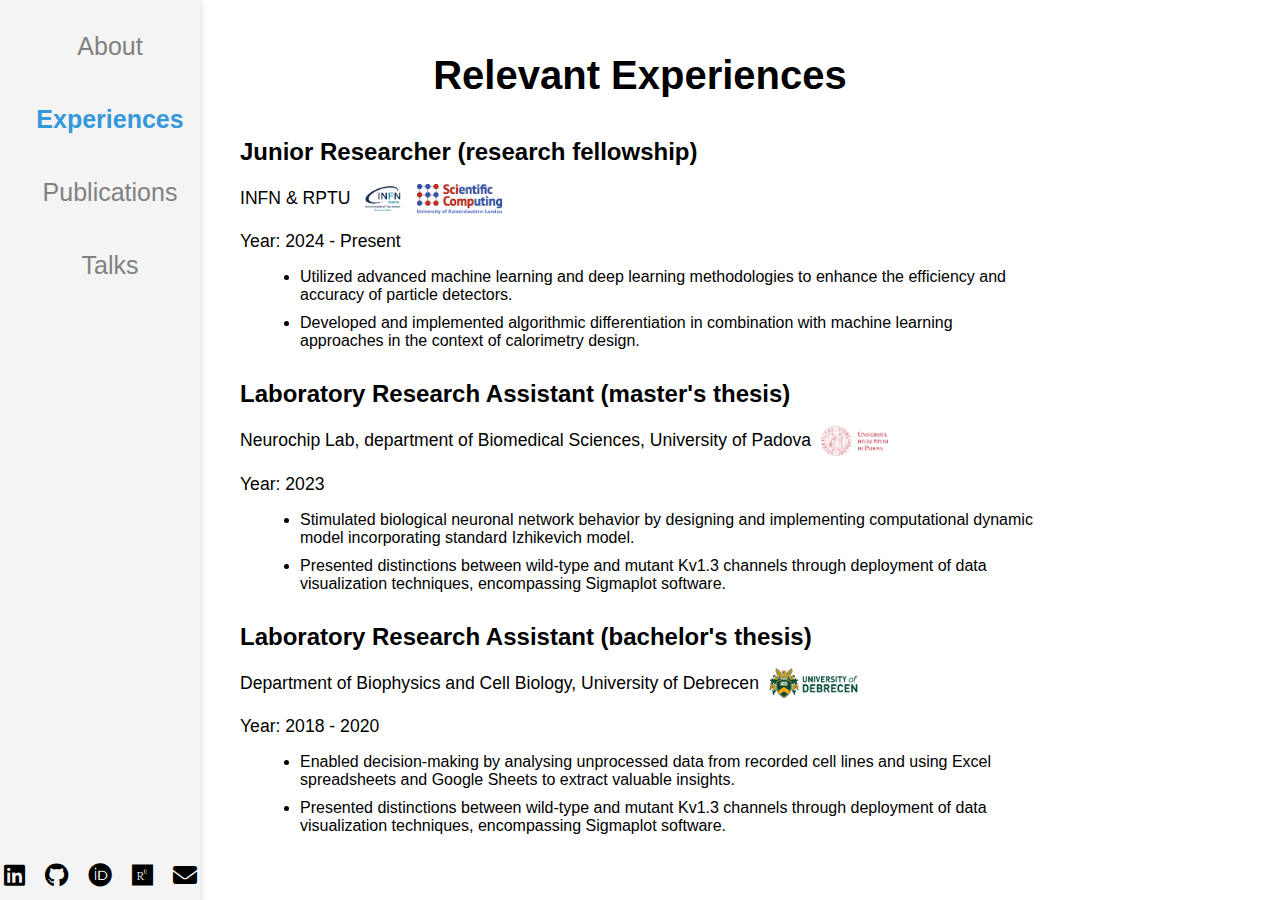
==== commit 81343b16: "Update" ====
--- a/experiences.html
+++ b/experiences.html
@@ -71,19 +71,6 @@
             </div>
 
             <div class="experience-item">
-                <h3>Junior Data Scientist (internship)</h3>
-                <p class="details">Orcawise
-                    <img src="images/orcawise-logo.png" alt="Orcawise" class="orcawise-logo" />
-                </p>
-                <p class="details">Year: 2023 - 2024</p>
-                <ul class="bullet-points">
-                    <li>Data Engineering Transformation: Applied advanced techniques to extract and feed page data into the relation extraction model, enhancing its ability to derive meaningful insights.</li>
-                    <li>Real-time Predictive Analytics: Implemented live analytics for swift decision-making leveraging NLP pipelines.</li>
-                    <li>Custom Model Fine-tuning: Specialized in refining pre-trained models (BERT, Stanford OpenIE), for Named Entity Relation (NER) applications.</li>
-                </ul>
-            </div>
-
-            <div class="experience-item">
                 <h3>Laboratory Research Assistant (master's thesis)</h3>
                 <p class="details">Neurochip Lab, department of Biomedical Sciences, University of Padova
                     <img src="images/unipd-universita-di-padova.png" alt="University of Padova" />
--- a/stylesheet.css
+++ b/stylesheet.css
@@ -10,6 +10,8 @@
   background-repeat: no-repeat;
   background-attachment: fixed;
   height: 100vh;
+  justify-content: center;  /* Centers content horizontally */
+  align-items: center;     /* Centers content vertically */
 }
 
 .sidenav {
@@ -22,6 +24,7 @@
   background-color: #111;
   padding-top: 20px;
   box-shadow: 2px 0 5px rgba(0,0,0,0.1);
+  overflow-y: auto; /* Allow scrolling if content overflows */
 }
 
 .navblock_text {
@@ -55,6 +58,7 @@
 .main {
   margin-left: 260px;
   padding: 20px;
+  
 }
 
 .social_links {
@@ -84,72 +88,79 @@
 }
 
 /* Responsive styles for smaller screens */
+@media screen and (max-width: 992px) {
+  .sidenav {
+    width: 50%; /* Adjust the sidebar width for medium screens */
+    position: relative; /* Relative positioning */
+  }
+
+  .navblock_text a {
+    font-size: 18px; /* Smaller font size for medium screens */
+    padding: 10px; /* Adjust padding for medium screens */
+  }
+
+  .main {
+    margin-left: 50%; /* Adjust the margin for the main content */
+  }
+}
+
 @media screen and (max-width: 768px) {
   .sidenav {
-      width: 100%;
-      height: auto;
-      position: relative;
-  }
-
-  .sidenav .navblock_text a, .sidenav .social_links a {
-      text-align: center;
-      float: none;
-      padding: 8px 16px;
-  }
-
-  .content {
-      margin-left: 0;
-      padding: 16px;
-  }
-
-  .main {
-      margin-left: 0;
-      padding: 10%;
+    width: 40%; /* Smaller width for smaller screens */
+    height: auto;
+    position: relative;
+  }
+
+  .navblock_text a {
+    font-size: 16px; /* Smaller font size for small screens */
+    padding: 8px; /* Adjust padding for small screens */
+  }
+
+  .content, .main {
+    margin-left: 0;
+    padding: 10%;
   }
 
   .social_links {
-      display: flex;
-      justify-content: center;
-      padding: 10px 0;
-      flex-wrap: wrap; /* Allow icons to wrap to the next line */
+    display: flex;
+    justify-content: center;
+    padding: 10px 0;
+    flex-wrap: wrap; /* Allow icons to wrap to the next line */
   }
 }
 
 @media screen and (max-width: 480px) {
-  .sidenav .navblock_text a, .sidenav .social_links a {
-      font-size: 20px;
-  }
-
-  .content {
-      padding: 8px;
-  }
-
-  .main {
-      padding: 5%;
+  .sidenav {
+    width: 100px; /* Smaller width for very small screens */
+  }
+
+  .navblock_text a {
+    font-size: 14px; /* Smaller font size for very small screens */
+    padding: 6px; /* Adjust padding for very small screens */
+  }
+
+  .content, .main {
+    padding: 5%;
   }
 
   .profile-container {
-      flex-direction: column;
-      align-items: center;
+    flex-direction: column;
+    align-items: center;
   }
 
   .profile-text, .profile-photo {
-      max-width: 100%;
-      margin: 0;
-  }
-
-  .social_links {
-      display: flex;
-      justify-content: center;
-      padding: 10px 0;
-      flex-wrap: wrap; /* Allow icons to wrap to the next line */
+    max-width: 100%;
+    margin: 0;
   }
 
   .social_links a {
-      margin: 5px; /* Add margin to prevent overlap */
-      flex: 1 1 50px; /* Adjust the width of each icon */
-  }
-}
+    margin: 5px; /* Add margin to prevent overlap */
+    flex: 1 1 50px; /* Adjust the width of each icon */
+  }
+}
+
+
+
 
 
 
@@ -385,5 +396,3 @@
   height: auto;
   border-radius: 50%;
 }
-
-
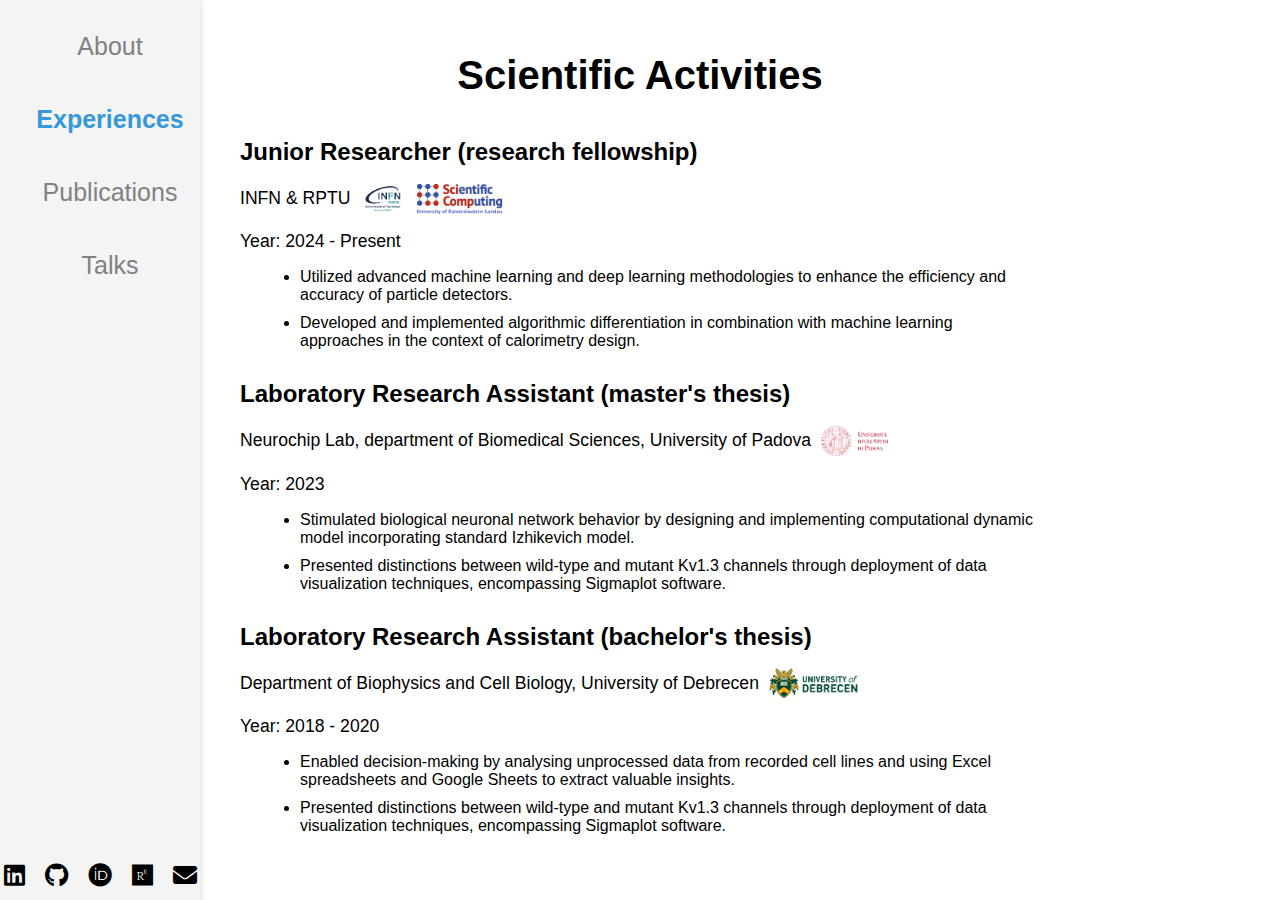
==== commit efb98023: "Update" ====
--- a/experiences.html
+++ b/experiences.html
@@ -53,7 +53,7 @@
         <!-- One -->
         <section id="one">
             <header class="major">
-                <h2>Relevant Experiences</h2>
+                <h2>Scientific Activities</h2>
             </header>
             
             <!-- Experience Content -->
--- a/stylesheet.css
+++ b/stylesheet.css
@@ -87,10 +87,11 @@
   margin-bottom: 20px;
 }
 
+/* Media queries for different screen sizes */
 /* Responsive styles for smaller screens */
 @media screen and (max-width: 992px) {
   .sidenav {
-    width: 50%; /* Adjust the sidebar width for medium screens */
+    width: 200px; /* Adjust the sidebar width for medium screens */
     position: relative; /* Relative positioning */
   }
 
@@ -100,13 +101,13 @@
   }
 
   .main {
-    margin-left: 50%; /* Adjust the margin for the main content */
+    margin-left: 200px; /* Adjust the margin for the main content */
   }
 }
 
 @media screen and (max-width: 768px) {
   .sidenav {
-    width: 40%; /* Smaller width for smaller screens */
+    width: 150px; /* Smaller width for smaller screens */
     height: auto;
     position: relative;
   }
@@ -116,16 +117,23 @@
     padding: 8px; /* Adjust padding for small screens */
   }
 
-  .content, .main {
-    margin-left: 0;
-    padding: 10%;
-  }
-
-  .social_links {
-    display: flex;
-    justify-content: center;
-    padding: 10px 0;
-    flex-wrap: wrap; /* Allow icons to wrap to the next line */
+  .main {
+    margin-left: 150px;
+    padding: 10%; /* Ensure the main content isn't too narrow */
+  }
+}
+
+@media screen and (max-width: 576px) {
+  .sidenav {
+    width: 120px;
+  }
+
+  .main {
+    margin-left: 120px;
+  }
+
+  .navblock_text a {
+    font-size: 12px;
   }
 }
 
@@ -134,6 +142,10 @@
     width: 100px; /* Smaller width for very small screens */
   }
 
+  .main {
+    margin-left: 100px;
+  }
+
   .navblock_text a {
     font-size: 14px; /* Smaller font size for very small screens */
     padding: 6px; /* Adjust padding for very small screens */
@@ -158,9 +170,6 @@
     flex: 1 1 50px; /* Adjust the width of each icon */
   }
 }
-
-
-
 
 
 
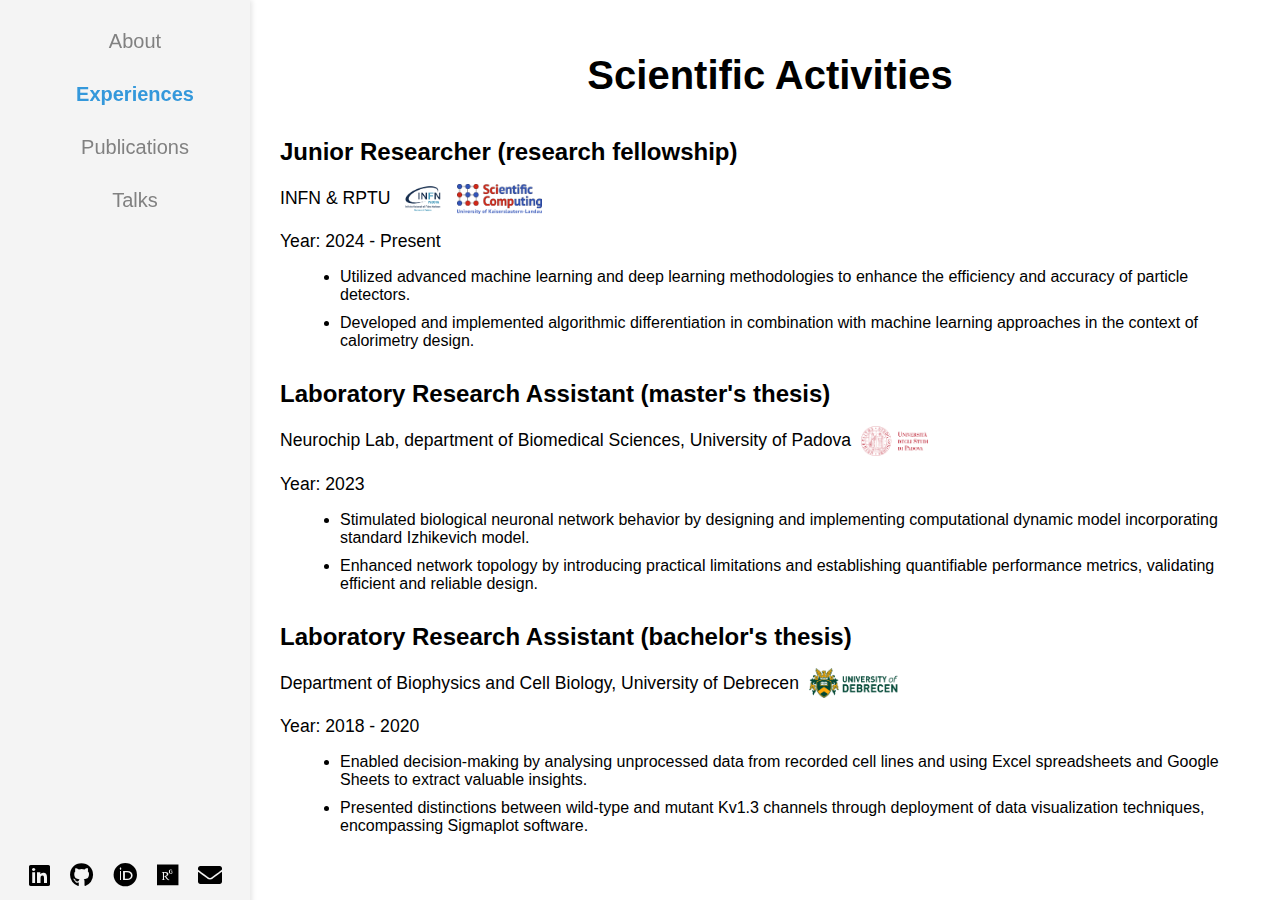
==== commit fe0fc39d: "Update" ====
--- a/experiences.html
+++ b/experiences.html
@@ -78,7 +78,7 @@
                 <p class="details">Year: 2023</p>
                 <ul class="bullet-points">
                     <li>Stimulated biological neuronal network behavior by designing and implementing computational dynamic model incorporating standard Izhikevich model.</li>
-                    <li>Presented distinctions between wild-type and mutant Kv1.3 channels through deployment of data visualization techniques, encompassing Sigmaplot software.</li>
+                    <li>Enhanced network topology by introducing practical limitations and establishing quantifiable performance metrics, validating efficient and reliable design.</li>
                 </ul>
             </div>
 
--- a/stylesheet.css
+++ b/stylesheet.css
@@ -4,14 +4,13 @@
   padding: 0;
 }
 
-/* Style page content */
 body.index-background {
   background-size: cover;
   background-repeat: no-repeat;
   background-attachment: fixed;
   height: 100vh;
-  justify-content: center;  /* Centers content horizontally */
-  align-items: center;     /* Centers content vertically */
+  justify-content: center;
+  align-items: center;
 }
 
 .sidenav {
@@ -21,10 +20,17 @@
   top: 0;
   left: 0;
   height: 100%;
-  background-color: #111;
+  background-color: #f4f4f4;
+  display: flex;
+  flex-direction: column;
+  justify-content: space-between; /* Ensure space between nav and social links */
   padding-top: 20px;
   box-shadow: 2px 0 5px rgba(0,0,0,0.1);
-  overflow-y: auto; /* Allow scrolling if content overflows */
+  overflow: hidden; /* Prevent overflow */
+}
+
+.navblock {
+  flex-grow: 1; /* Allow the navblock to grow and take available space */
 }
 
 .navblock_text {
@@ -32,17 +38,17 @@
   flex-direction: column;
   align-items: center;
   width: 100%;
-  padding: 0 10px; /* Add padding to avoid overflow */
+  padding: 0 10px;
 }
 
 .navblock_text a {
-  padding: 10px 16px; /* Adjust padding for space around text */
-  margin-bottom: 10px; /* Increase margin to create space between links */
+  padding: 10px 16px;
+  margin-bottom: 10px;
   text-decoration: none;
   text-align: center;
-  font-size: 20px; /* Adjusted font size */
+  font-size: 20px;
   color: #818181;
-  width: calc(100% - 20px); /* Ensure links fit within the container */
+  width: calc(100% - 20px);
   box-sizing: border-box;
 }
 
@@ -55,10 +61,19 @@
   font-weight: bold;
 }
 
-.main {
+.main, #main {
   margin-left: 260px;
   padding: 20px;
-  
+  max-width: calc(100% - 280px);
+}
+
+header.major {
+  text-align: center;
+  margin-bottom: 40px;
+}
+
+header.major h2 {
+  font-size: 2.5em;
 }
 
 .social_links {
@@ -80,46 +95,34 @@
 }
 
 /* Responsive styles for smaller screens */
-.social_links {
-  display: flex;
-  justify-content: center;
-  padding: 10px;
-  margin-bottom: 20px;
-}
-
-/* Media queries for different screen sizes */
-/* Responsive styles for smaller screens */
 @media screen and (max-width: 992px) {
   .sidenav {
-    width: 200px; /* Adjust the sidebar width for medium screens */
-    position: relative; /* Relative positioning */
-  }
-
-  .navblock_text a {
-    font-size: 18px; /* Smaller font size for medium screens */
-    padding: 10px; /* Adjust padding for medium screens */
-  }
-
-  .main {
-    margin-left: 200px; /* Adjust the margin for the main content */
+    width: 200px;
+  }
+
+  .navblock_text a {
+    font-size: 18px;
+  }
+
+  .main, #main {
+    margin-left: 200px;
+    max-width: calc(100% - 220px);
   }
 }
 
 @media screen and (max-width: 768px) {
   .sidenav {
-    width: 150px; /* Smaller width for smaller screens */
-    height: auto;
-    position: relative;
-  }
-
-  .navblock_text a {
-    font-size: 16px; /* Smaller font size for small screens */
-    padding: 8px; /* Adjust padding for small screens */
-  }
-
-  .main {
+    width: 150px;
+  }
+
+  .navblock_text a {
+    font-size: 16px;
+    padding: 8px;
+  }
+
+  .main, #main {
     margin-left: 150px;
-    padding: 10%; /* Ensure the main content isn't too narrow */
+    max-width: calc(100% - 170px);
   }
 }
 
@@ -128,31 +131,31 @@
     width: 120px;
   }
 
-  .main {
+  .navblock_text a {
+    font-size: 14px;
+    padding: 6px;
+  }
+
+  .main, #main {
     margin-left: 120px;
+    max-width: calc(100% - 140px);
+  }
+}
+
+@media screen and (max-width: 480px) {
+  .sidenav {
+    width: 100px;
+  }
+
+  .main, #main {
+    margin-left: 100px;
+    padding: 5%;
+    max-width: calc(100% - 120px);
   }
 
   .navblock_text a {
     font-size: 12px;
-  }
-}
-
-@media screen and (max-width: 480px) {
-  .sidenav {
-    width: 100px; /* Smaller width for very small screens */
-  }
-
-  .main {
-    margin-left: 100px;
-  }
-
-  .navblock_text a {
-    font-size: 14px; /* Smaller font size for very small screens */
-    padding: 6px; /* Adjust padding for very small screens */
-  }
-
-  .content, .main {
-    padding: 5%;
+    padding: 6px;
   }
 
   .profile-container {
@@ -166,146 +169,26 @@
   }
 
   .social_links a {
-    margin: 5px; /* Add margin to prevent overlap */
-    flex: 1 1 50px; /* Adjust the width of each icon */
-  }
-}
-
-
+    margin: 5px;
+    flex: 1 1 50px;
+  }
+}
 
 .about_links {
   text-decoration: none;
-  color: black; /* Make the icons black */
-  font-size: 1.5em; /* Adjust the size as needed */
+  color: black;
+  font-size: 1.5em;
   margin: 0 10px;
 }
-/* ################For index.html############### */
+
 .about_links i {
   display: inline-block;
-  margin-right: 0; /* Remove any additional margin */
+  margin-right: 0;
 }
 
 .about_links:hover {
-  color: #3498DB; /* Change color on hover if desired */
-}
-
-/* #################For experiences.html############## */
-body.experiences-page {
-  display: flex;
-  justify-content: center;
-  align-items: center;
-  flex-direction: column;
-  min-height: 100vh; /* Full height of the viewport */
-  margin: 0;
-}
-
-body.experiences-page .sidenav {
-  position: fixed;
-  left: 0;
-}
-
-body.experiences-page .experiences-content {
-  display: flex;
-  justify-content: center;
-  align-items: center;
-  flex-direction: column;
-  padding: 20px;
-}
-
-body.experiences-page .experience-item {
-  width: 100%;
-  max-width: 800px; /* Set a max-width to prevent it from getting too wide */
-  margin: 20px 0; /* Space between experience items */
-}
-
-/* #################For talks.html############## */
-body.talks-page {
-  display: flex;
-  justify-content: center;
-  align-items: center;
-  flex-direction: column;
-  min-height: 100vh; /* Full height of the viewport */
-  margin: 0;
-}
-
-body.talks-page .sidenav {
-  position: fixed;
-  left: 0;
-}
-
-body.talks-page .talks-content {
-  display: flex;
-  justify-content: center;
-  align-items: center;
-  flex-direction: column;
-  padding: 20px;
-}
-
-body.talks-page .talk-item {
-  width: 100%;
-  max-width: 800px; /* Set a max-width to prevent it from getting too wide */
-  margin: 20px 0; /* Space between talk items */
-}
-
-
-.sidenav {
-  width: 200px; /* Adjust width as needed */
-  position: fixed;
-  top: 0;
-  left: 0;
-  height: 100%;
-  background-color: #f4f4f4;
-  padding-top: 20px;
-  display: flex;
-  flex-direction: column;
-  justify-content: space-between;
-}
-
-.navblock_text {
-  display: flex;
-  flex-direction: column;
-  align-items: center;
-}
-
-.navblock_text a {
-  padding: 12px; /* Adjust padding for space around text */
-  margin-bottom: 20px; /* Increase margin to create space between links */
-  text-decoration: none;
-  text-align: center;
-  font-size: 25px;
-  color: #818181;
-  width: 100%;
-}
-
-.navblock_text a:hover {
-  color: #CFD8DC;
-}
-
-.navblock_text a.active {
-  color: #3498DB; /* Color for active link */
-  font-weight: bold;
-}
-
-.navblock_text a.active {
-  color: #3498DB; /* Color for active link */
-  font-weight: bold;
-}
-
-#main {
-  margin-left: 220px; /* Adjust to match sidebar width + some padding */
-  padding: 20px;
-  max-width: 800px;
-}
-
-header.major {
-  text-align: center;
-  margin-bottom: 40px;
-}
-
-header.major h2 {
-  font-size: 2.5em;
-}
-
+  color: #3498DB;
+}
 
 .affiliations-section {
   text-align: center;
@@ -325,8 +208,8 @@
 }
 
 .affiliation-item {
-  flex: 1 1 200px; /* Adjust the base width as needed */
-  max-width: 200px; /* Ensure items don’t get too wide */
+  flex: 1 1 200px;
+  max-width: 200px;
   text-align: center;
 }
 
@@ -352,8 +235,8 @@
 }
 
 .details img {
-  height: 30px; /* Adjust this to your preferred height */
-  max-width: 100px; /* Ensures images don't get too wide */
+  height: 30px;
+  max-width: 100px;
   margin-left: 10px;
 }
 
@@ -366,24 +249,17 @@
   margin-bottom: 10px;
 }
 
-.social_links {
-  display: flex;
-  justify-content: center;
-  padding: 10px;
-  margin-bottom: 20px;
-}
-
 .talk-item img {
-  max-width: 100px;  /* Adjust the width as needed */
-  height: auto;     /* Maintain aspect ratio */
+  max-width: 100px;
+  height: auto;
   display: inline-block;
-  vertical-align: middle;  /* Align images with text */
-  margin-left: 10px;  /* Space between text and image */
+  vertical-align: middle;
+  margin-left: 10px;
 }
 
 .profile-container {
   display: flex;
-  align-items: flex-start; /* Align items to the top */
+  align-items: flex-start;
   justify-content: space-between;
   padding: 20px;
 }
@@ -396,8 +272,8 @@
   max-width: 35%;
   display: flex;
   justify-content: flex-end;
-  align-self: flex-start; /* Align the photo to the top */
-  margin-top: -20px; /* Adjust the top margin as needed */
+  align-self: flex-start;
+  margin-top: -20px;
 }
 
 .profile-photo img {
